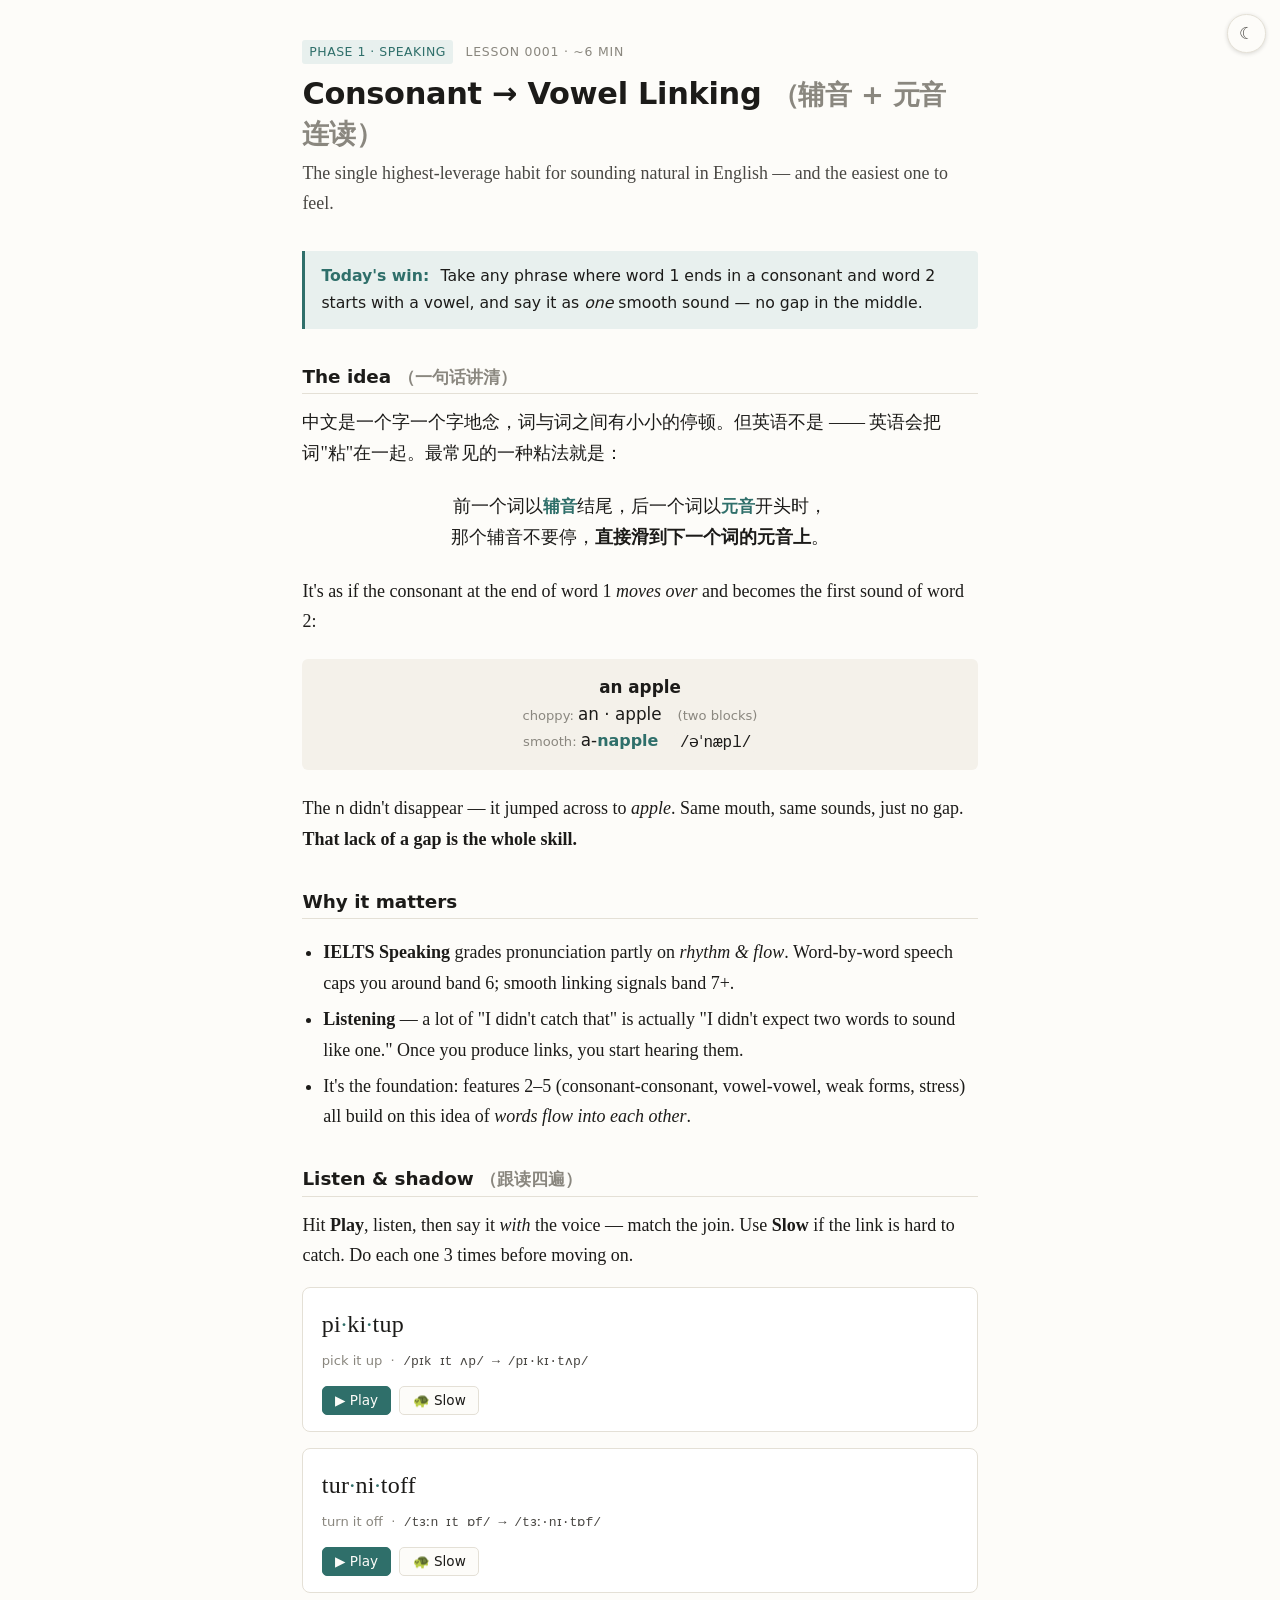
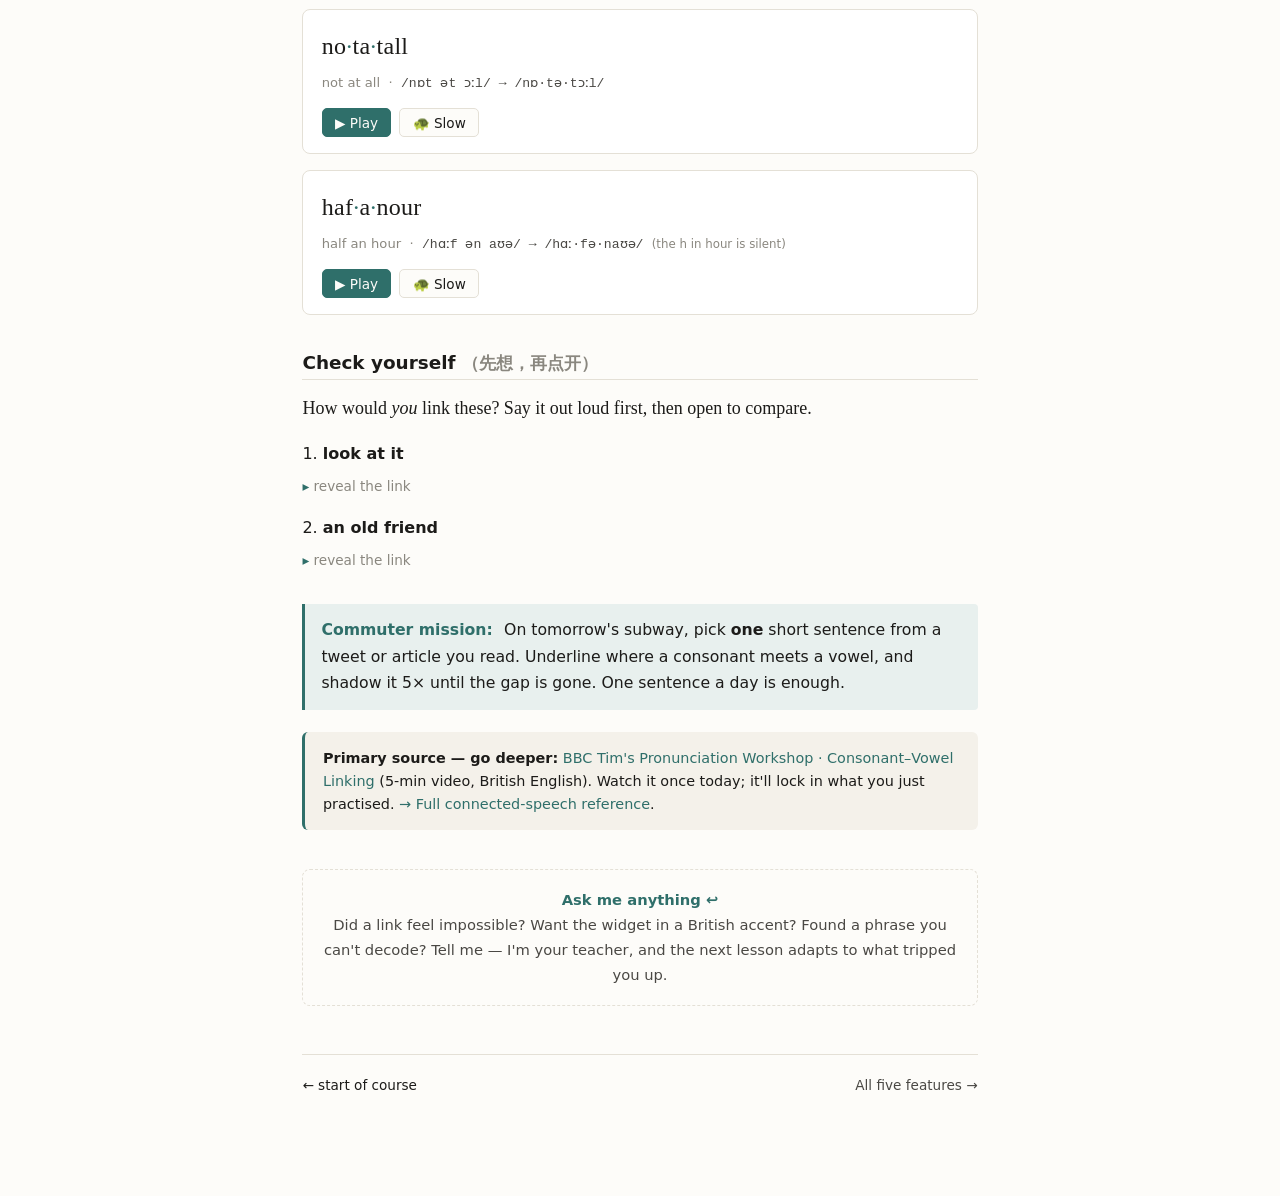
==== lessons/0001-consonant-vowel-linking.html @ 942d4f31 "Initial commit: English learning course workspace Goal: IELTS 7.5+ from a B1-B2 base, built around a" ====
<!DOCTYPE html>
<html lang="en">
<head>
<meta charset="utf-8">
<meta name="viewport" content="width=device-width, initial-scale=1">
<title>Lesson 0001 · Consonant → Vowel Linking</title>
<link rel="icon" href="../assets/favicon.svg" type="image/svg+xml">
<link rel="stylesheet" href="../assets/style.css">
<script src="../assets/theme.js"></script>
<script src="../assets/shadow.js"></script>
</head>
<body>
<main>

<div class="lesson-head">
  <div class="meta"><span class="tag">Phase 1 · Speaking</span> Lesson 0001 · ~6 min</div>
  <h1>Consonant → Vowel Linking <span class="zh">（辅音 + 元音 连读）</span></h1>
  <p class="lead">The single highest-leverage habit for sounding natural in English — and the easiest one to feel.</p>
</div>

<div class="win">
  <span class="label">Today's win:</span> Take any phrase where word 1 ends in a consonant and word 2 starts with a vowel, and say it as <em>one</em> smooth sound — no gap in the middle.
</div>

<h2>The idea <span class="zh">（一句话讲清）</span></h2>
<p>中文是一个字一个字地念，词与词之间有小小的停顿。但英语不是 —— 英语会把词"粘"在一起。最常见的一种粘法就是：</p>

<p style="font-size:1.15rem; text-align:center; margin:1.4rem 0;">
  前一个词以<span class="kw">辅音</span>结尾，后一个词以<span class="kw">元音</span>开头时，<br>
  那个辅音不要停，<strong>直接滑到下一个词的元音上</strong>。
</p>

<p>It's as if the consonant at the end of word 1 <em>moves over</em> and becomes the first sound of word 2:</p>

<div class="callout" style="text-align:center; font-size:1.05rem;">
  <strong>an apple</strong><br>
  <span class="zh" style="font-size:.82rem;"> choppy: </span> an · apple &nbsp; <span class="zh" style="font-size:.82rem;">(two blocks)</span><br>
  <span class="zh" style="font-size:.82rem;"> smooth: </span> a-<span class="kw">napple</span> &nbsp; <span class="ipa">/əˈnæpl/</span>
</div>

<p>The <code>n</code> didn't disappear — it jumped across to <em>apple</em>. Same mouth, same sounds, just no gap. <strong>That lack of a gap is the whole skill.</strong></p>

<h2>Why it matters</h2>
<ul>
  <li><strong>IELTS Speaking</strong> grades pronunciation partly on <em>rhythm &amp; flow</em>. Word-by-word speech caps you around band 6; smooth linking signals band 7+.</li>
  <li><strong>Listening</strong> — a lot of "I didn't catch that" is actually "I didn't expect two words to sound like one." Once you produce links, you start hearing them.</li>
  <li>It's the foundation: features 2–5 (consonant-consonant, vowel-vowel, weak forms, stress) all build on this idea of <em>words flow into each other</em>.</li>
</ul>

<h2>Listen &amp; shadow <span class="zh">（跟读四遍）</span></h2>
<p>Hit <strong>Play</strong>, listen, then say it <em>with</em> the voice — match the join. Use <strong>Slow</strong> if the link is hard to catch. Do each one 3 times before moving on.</p>

<div class="shadow" data-phrase="pick it up">
  <div class="phrase">pi<span class="link">·</span>ki<span class="link">·</span>tup</div>
  <div class="sub">pick it up &nbsp;·&nbsp; <span class="ipa-mini">/pɪk ɪt ʌp/ → /pɪ·kɪ·tʌp/</span></div>
</div>

<div class="shadow" data-phrase="turn it off">
  <div class="phrase">tur<span class="link">·</span>ni<span class="link">·</span>toff</div>
  <div class="sub">turn it off &nbsp;·&nbsp; <span class="ipa-mini">/tɜːn ɪt ɒf/ → /tɜː·nɪ·tɒf/</span></div>
</div>

<div class="shadow" data-phrase="not at all">
  <div class="phrase">no<span class="link">·</span>ta<span class="link">·</span>tall</div>
  <div class="sub">not at all &nbsp;·&nbsp; <span class="ipa-mini">/nɒt ət ɔːl/ → /nɒ·tə·tɔːl/</span></div>
</div>

<div class="shadow" data-phrase="half an hour">
  <div class="phrase">haf<span class="link">·</span>a<span class="link">·</span>nour</div>
  <div class="sub">half an hour &nbsp;·&nbsp; <span class="ipa-mini">/hɑːf ən aʊə/ → /hɑː·fə·naʊə/</span> &nbsp;<span class="zh">(the h in hour is silent)</span></div>
</div>

<h2>Check yourself <span class="zh">（先想，再点开）</span></h2>
<p>How would <em>you</em> link these? Say it out loud first, then open to compare.</p>

<div class="reveal">
  <div class="q">1. <strong>look at it</strong></div>
  <details><summary>reveal the link</summary>
    <div class="ans">loo<span class="kw">·</span>ka<span class="kw">·</span>tit <span class="ipa">/lʊ·kə·tɪt/</span></div>
  </details>
</div>

<div class="reveal">
  <div class="q">2. <strong>an old friend</strong></div>
  <details><summary>reveal the link</summary>
    <div class="ans">a<span class="kw">·</span>nold friend <span class="ipa">/ə·nəʊld/</span> &nbsp;<span class="zh">— the n jumps onto "old"</span></div>
  </details>
</div>

<div class="win" style="margin-top:2rem;">
  <span class="label">Commuter mission:</span> On tomorrow's subway, pick <strong>one</strong> short sentence from a tweet or article you read. Underline where a consonant meets a vowel, and shadow it 5× until the gap is gone. One sentence a day is enough.
</div>

<div class="callout primary">
  <strong>Primary source — go deeper:</strong> <a href="https://www.youtube.com/watch?v=mV_CEIroJs8" target="_blank" rel="noopener">BBC Tim's Pronunciation Workshop · Consonant–Vowel Linking</a> (5-min video, British English). Watch it once today; it'll lock in what you just practised. <a href="../reference/connected-speech.html">→ Full connected-speech reference</a>.
</div>

<div class="ask-box">
  <span class="icon">Ask me anything ↩</span><br>
  Did a link feel impossible? Want the widget in a British accent? Found a phrase you can't decode? Tell me — I'm your teacher, and the next lesson adapts to what tripped you up.
</div>

<nav class="pager">
  <span>← start of course</span>
  <a class="next" href="../reference/connected-speech.html">All five features →</a>
</nav>

</main>
</body>
</html>
---- assets/style.css ----
/* =========================================================================
   English Learn — shared course stylesheet
   Tufte-ish: restrained, readable, prints well. Linked by every lesson.
   Supports light + dark (see assets/theme.js).
   ========================================================================= */

:root {
  --ink:        #1c1b19;
  --ink-soft:   #4a4844;
  --ink-faint:  #8a877f;
  --paper:      #fdfcf9;
  --paper-warm: #f4f1ea;
  --card:       #ffffff;
  --rule:       #e4e0d6;
  --accent:     #2f6f6a;   /* muted teal */
  --accent-soft:#e8f0ee;
  --warn:       #b25a1f;
  --serif:      "Charter", "Iowan Old Style", "Source Serif Pro", "Noto Serif CJK SC", Georgia, serif;
  --sans:       -apple-system, "Helvetica Neue", "PingFang SC", "Noto Sans CJK SC", system-ui, sans-serif;
  --mono:       "SF Mono", "JetBrains Mono", "Iosevka", Consolas, monospace;
  --maxw:       720px;
  color-scheme: light;
}

/* ---- Dark theme: forced by data-theme (assets/theme.js) ---- */
:root[data-theme="dark"] {
  color-scheme: dark;
  --ink:        #e9e6e0;
  --ink-soft:   #bab6ad;
  --ink-faint:  #807c73;
  --paper:      #1b1a18;
  --paper-warm: #24221f;
  --card:       #26231f;
  --rule:       #34312c;
  --accent:     #6fc3bc;
  --accent-soft:#26332f;
  --warn:       #d99a5f;
}

/* OS prefers dark and the user hasn't forced light → follow the OS. */
@media (prefers-color-scheme: dark) {
  :root:not([data-theme="light"]) {
    color-scheme: dark;
    --ink:        #e9e6e0;
    --ink-soft:   #bab6ad;
    --ink-faint:  #807c73;
    --paper:      #1b1a18;
    --paper-warm: #24221f;
    --card:       #26231f;
    --rule:       #34312c;
    --accent:     #6fc3bc;
    --accent-soft:#26332f;
    --warn:       #d99a5f;
  }
}

* { box-sizing: border-box; }

html { -webkit-text-size-adjust: 100%; }

body {
  margin: 0;
  background: var(--paper);
  color: var(--ink);
  font-family: var(--serif);
  font-size: 18px;
  line-height: 1.7;
  text-rendering: optimizeLegibility;
  -webkit-font-smoothing: antialiased;
}

main {
  max-width: var(--maxw);
  margin: 0 auto;
  padding: 2.5rem 1.4rem 5rem;
}

/* --- Theme toggle (injected by assets/theme.js) ----------------------- */
.theme-toggle {
  position: fixed; top: 0.9rem; right: 0.9rem; z-index: 50;
  width: 2.4rem; height: 2.4rem; border-radius: 50%;
  border: 1px solid var(--rule); background: var(--paper);
  color: var(--ink-soft); font-size: 1.05rem; line-height: 1;
  cursor: pointer; font-family: var(--sans);
  display: flex; align-items: center; justify-content: center;
  box-shadow: 0 1px 4px rgba(0,0,0,.14);
  transition: color .15s, border-color .15s, transform .1s;
}
.theme-toggle:hover { color: var(--accent); border-color: var(--accent); }
.theme-toggle:active { transform: scale(.94); }

/* --- Headings ---------------------------------------------------------- */
h1, h2, h3, h4 { font-family: var(--sans); font-weight: 600; line-height: 1.3; }
h1 {
  font-size: 1.9rem; letter-spacing: -0.01em; margin: 0 0 .3rem;
}
h2 {
  font-size: 1.15rem; margin: 2.2rem 0 .8rem;
  padding-bottom: .3rem; border-bottom: 1px solid var(--rule);
}
h3 { font-size: 1rem; margin: 1.4rem 0 .5rem; color: var(--ink-soft); }

p { margin: 0 0 1rem; }
.lead { font-size: 1.12rem; color: var(--ink-soft); }

/* --- Inline ----------------------------------------------------------- */
a { color: var(--accent); text-decoration: none; border-bottom: 1px solid transparent; transition: border-color .15s; }
a:hover { border-bottom-color: var(--accent); }

strong { font-weight: 600; }
em { font-style: italic; }

code, .mono { font-family: var(--mono); font-size: .92em; }

.ipa {                        /* phonetic transcription */
  font-family: var(--mono);
  font-size: .95em;
  background: var(--paper-warm);
  padding: .05em .35em;
  border-radius: 4px;
  color: var(--ink);
  white-space: nowrap;
}

.kw {                         /* keyword highlight in body */
  color: var(--accent); font-weight: 600; font-family: var(--sans);
  font-size: .95em;
}

.zh {                         /* Chinese helper text */
  font-family: var(--sans);
  color: var(--ink-faint);
  font-size: .9em;
}

/* --- Lesson header / meta --------------------------------------------- */
.lesson-head { margin-bottom: 2rem; }
.meta {
  font-family: var(--sans); font-size: .78rem; letter-spacing: .06em;
  text-transform: uppercase; color: var(--ink-faint); margin-bottom: .6rem;
}
.meta .tag {
  display: inline-block; background: var(--accent-soft); color: var(--accent);
  padding: .12em .55em; border-radius: 3px; margin-right: .5rem; letter-spacing: .04em;
}
.win {
  background: var(--accent-soft);
  border-left: 3px solid var(--accent);
  padding: .8rem 1rem; margin: 1.2rem 0;
  border-radius: 0 4px 4px 0;
  font-family: var(--sans); font-size: .98rem;
}
.win .label { color: var(--accent); font-weight: 600; margin-right: .4rem; }

/* --- Navigation ------------------------------------------------------- */
nav.pager {
  display: flex; justify-content: space-between;
  font-family: var(--sans); font-size: .85rem;
  margin: 3rem 0 1.5rem; padding-top: 1.2rem; border-top: 1px solid var(--rule);
}
nav.pager .next { margin-left: auto; }
nav.pager a { color: var(--ink-soft); }
nav.pager a:hover { color: var(--accent); }

/* --- Callouts --------------------------------------------------------- */
.callout {
  font-family: var(--sans); font-size: .9rem; line-height: 1.6;
  background: var(--paper-warm); border-radius: 6px;
  padding: .9rem 1.1rem; margin: 1.4rem 0;
}
.callout cite { display: block; margin-top: .5rem; color: var(--ink-faint); font-size: .82rem; }
.callout.primary { border-left: 3px solid var(--accent); }

.ask-box {
  font-family: var(--sans); font-size: .92rem; text-align: center;
  border: 1px dashed var(--rule); border-radius: 8px;
  padding: 1.1rem; margin: 2.4rem 0; color: var(--ink-soft);
}
.ask-box .icon { color: var(--accent); font-weight: 700; }

/* --- Practice / shadow items (enhanced by shadow.js) ------------------ */
.shadow {
  border: 1px solid var(--rule); border-radius: 8px;
  padding: 1rem 1.15rem; margin: 1rem 0;
  background: var(--card);
}
.shadow .phrase {
  font-size: 1.5rem; font-weight: 500; margin: 0 0 .3rem; letter-spacing: .01em;
}
.shadow .phrase .link { color: var(--accent); }      /* the linked join */
.shadow .phrase .gap  { color: var(--ink-faint); opacity: .45; } /* removed gap marker */
.shadow .sub {
  font-family: var(--sans); font-size: .82rem; color: var(--ink-faint); margin-bottom: .8rem;
}
.shadow .sub .ipa-mini { font-family: var(--mono); color: var(--ink-soft); }
.shadow .controls { display: flex; gap: .5rem; flex-wrap: wrap; }
.shadow button {
  font-family: var(--sans); font-size: .85rem; cursor: pointer;
  background: var(--paper); color: var(--ink); border: 1px solid var(--rule);
  padding: .42em .9em; border-radius: 5px; transition: all .12s;
}
.shadow button:hover { border-color: var(--accent); color: var(--accent); }
.shadow button.play { background: var(--accent); color: var(--paper); border-color: var(--accent); }
.shadow button.play:hover { filter: brightness(1.08); color: var(--paper); }
.shadow button[disabled] { opacity: .5; cursor: default; }

/* --- Reveal practice -------------------------------------------------- */
.reveal { margin: 1rem 0; }
.reveal .q { font-family: var(--sans); font-size: 1rem; margin-bottom: .5rem; }
.reveal details {
  font-family: var(--sans); font-size: .92rem; margin-top: .4rem;
}
.reveal details summary {
  cursor: pointer; color: var(--ink-faint); font-size: .85rem;
  list-style: none; outline: none;
}
.reveal details summary::-webkit-details-marker { display: none; }
.reveal details summary::before { content: "▸ "; color: var(--accent); }
.reveal details[open] summary::before { content: "▾ "; }
.reveal .ans { padding: .6rem 0 0 .2rem; }
.reveal .ans .ipa { margin-left: .5rem; }

/* --- Reference doc tables --------------------------------------------- */
table { border-collapse: collapse; width: 100%; margin: 1rem 0; font-size: .92rem; }
th, td { text-align: left; padding: .55rem .7rem; border-bottom: 1px solid var(--rule); vertical-align: top; }
th { font-family: var(--sans); font-size: .8rem; text-transform: uppercase; letter-spacing: .05em; color: var(--ink-faint); }
td.example { font-size: 1rem; }

ul, ol { padding-left: 1.3rem; }
li { margin-bottom: .35rem; }

/* --- Landing page (index.html) ---------------------------------------- */
.cards { display: grid; gap: .9rem; margin: 1.5rem 0; }
.card {
  display: block; font-family: var(--sans);
  border: 1px solid var(--rule); border-radius: 8px;
  padding: .9rem 1.1rem; background: var(--card);
  text-decoration: none; color: var(--ink); border-bottom: 1px solid var(--rule);
  transition: border-color .15s, transform .1s;
}
.card:hover { border-color: var(--accent); transform: translateX(2px); border-bottom: 1px solid var(--accent); }
.card .t { font-weight: 600; font-size: 1.02rem; }
.card .d { color: var(--ink-faint); font-size: .85rem; margin-top: .2rem; }
.card .n { color: var(--accent); font-size: .78rem; letter-spacing: .05em; text-transform: uppercase; }
.phase { font-family: var(--sans); color: var(--ink-soft); font-size: .95rem; margin: 1.8rem 0 .2rem; }
.phase strong { color: var(--ink); }

/* --- Print ------------------------------------------------------------ */
@media print {
  :root { color-scheme: light; }
  body { background: #fff; color: #000; font-size: 11pt; }
  main { max-width: 100%; padding: 0; }
  .shadow .controls, nav.pager, .ask-box, .theme-toggle { display: none; }
  a { color: #000; border-bottom: none; }
  .win, .callout, .shadow { break-inside: avoid; }
  .card { border-color: #ccc; }
}
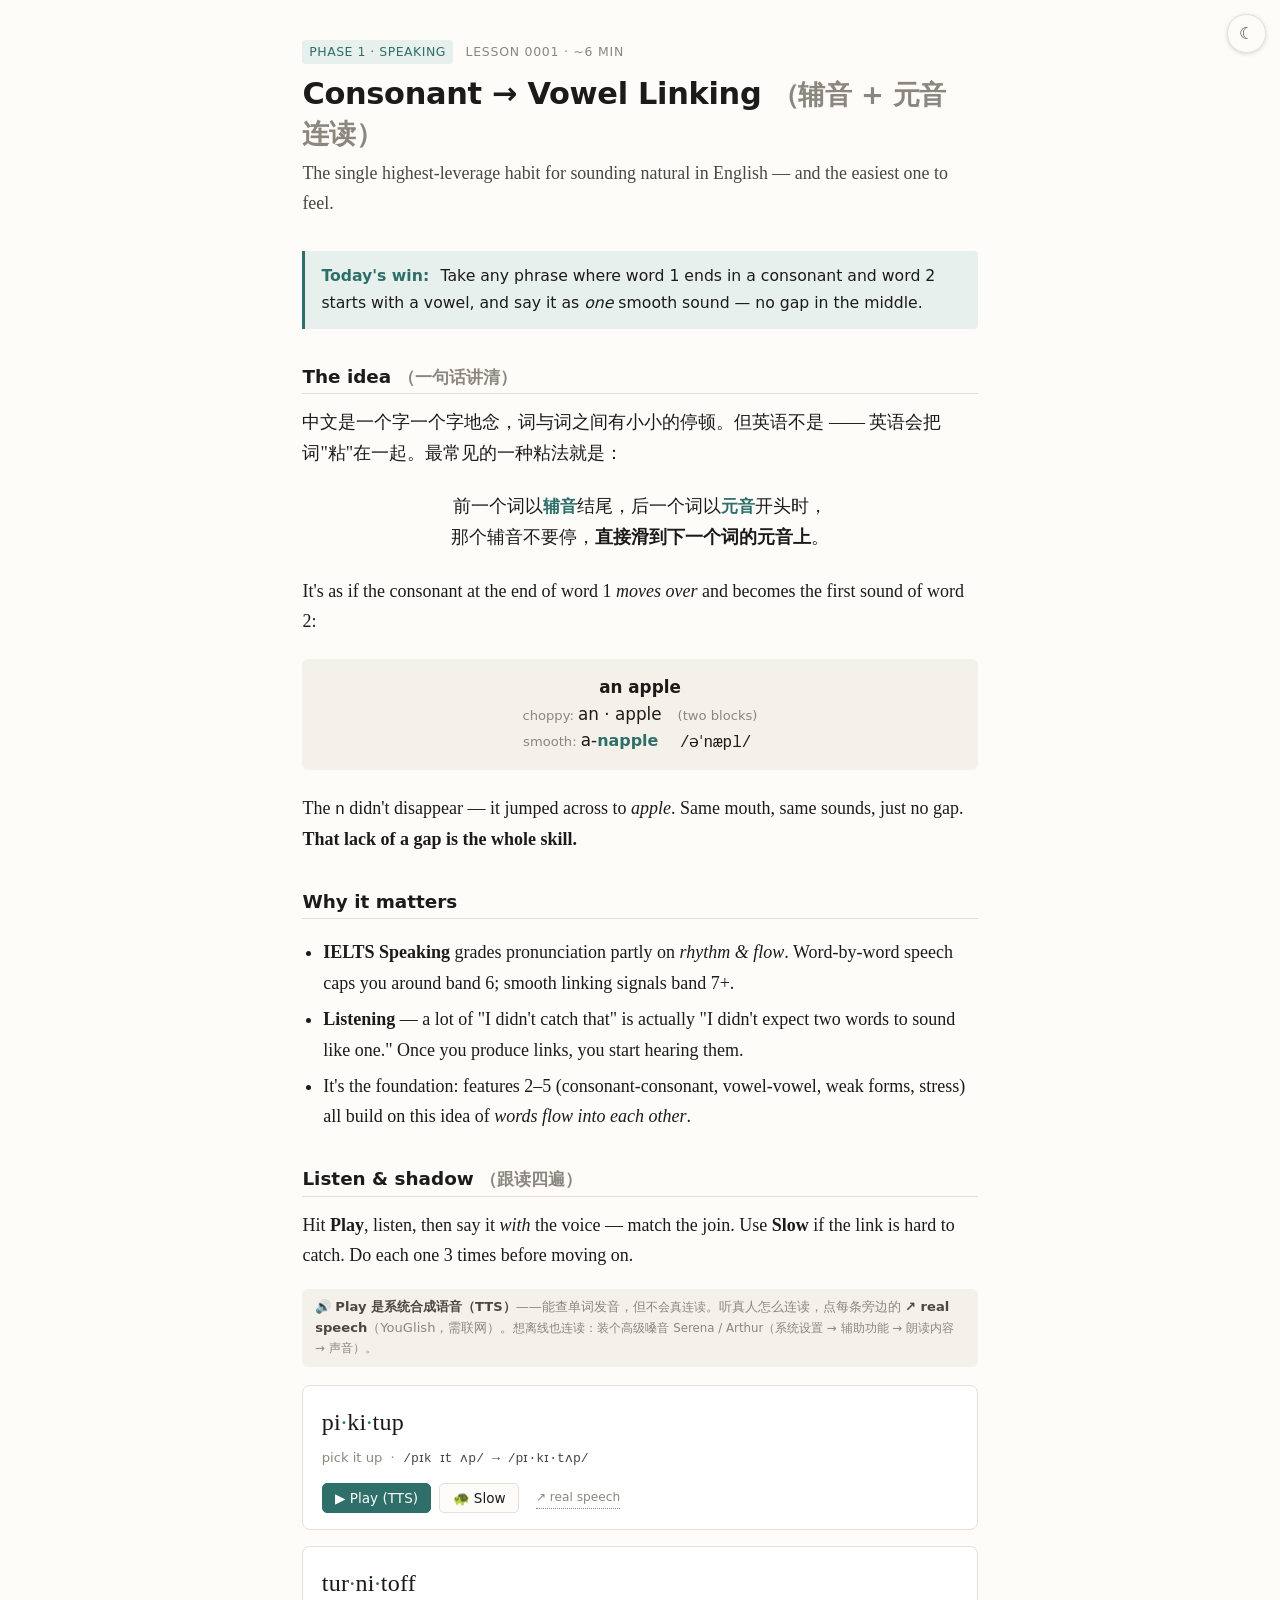
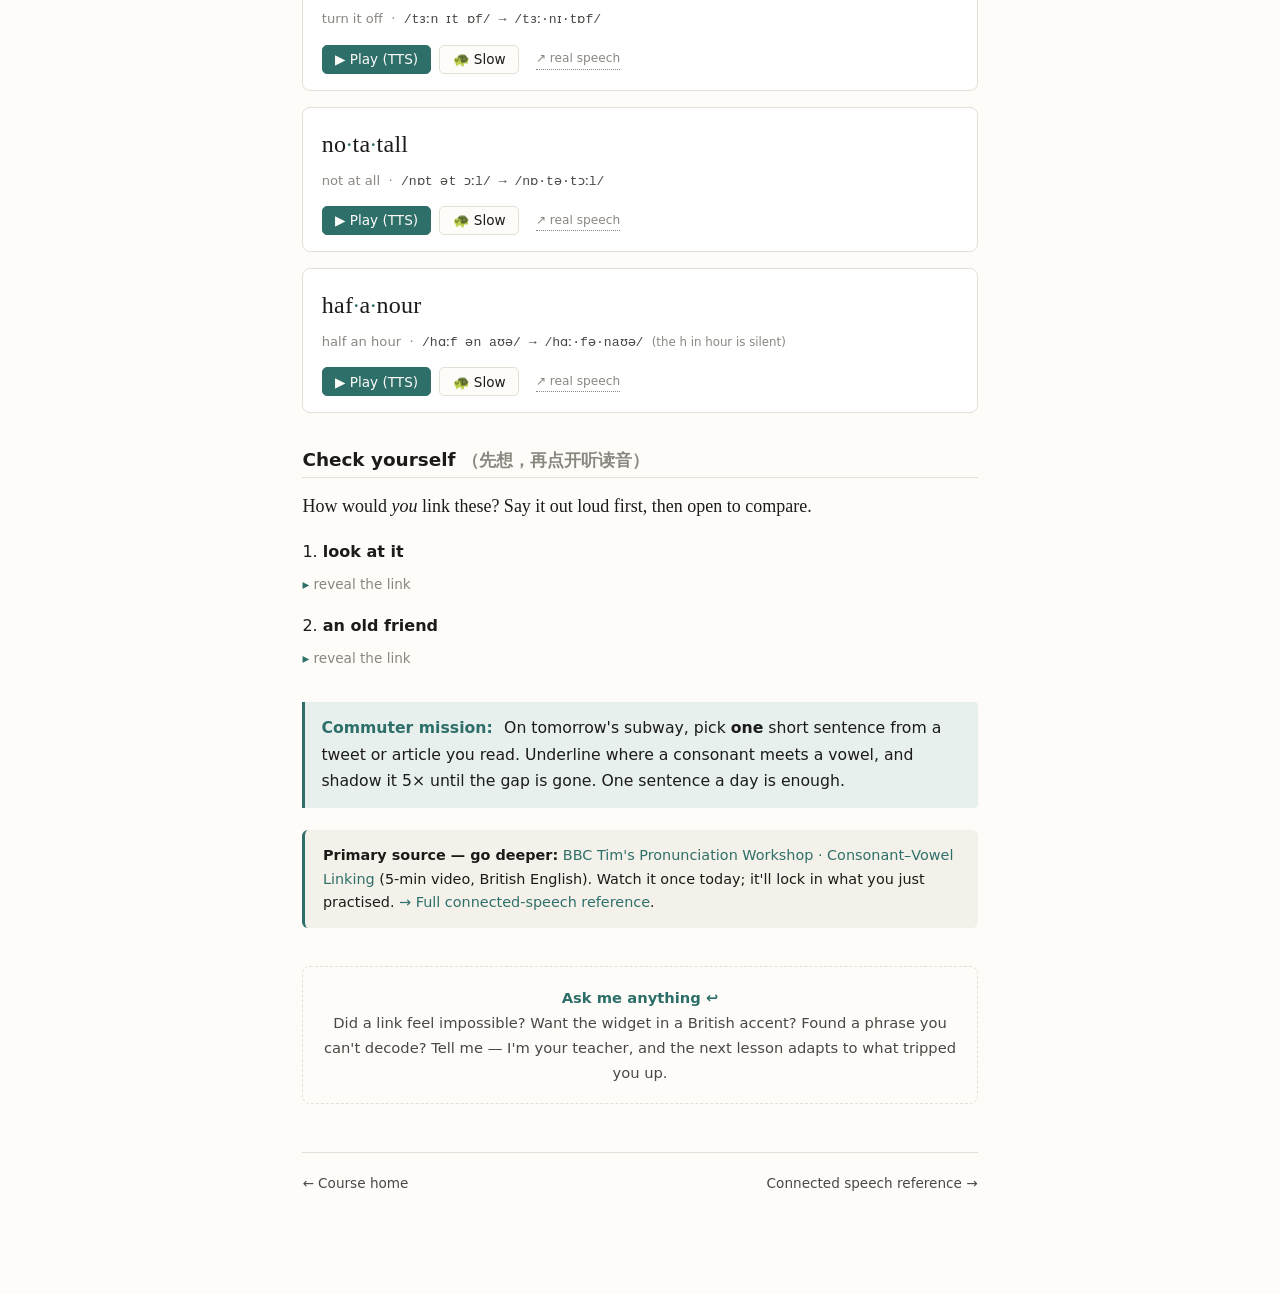
==== commit cc21f87a: "Phase 1 progress: lesson 0002, daily track, dark mode, audio fix - Lesson 0002: consonant meets cons" ====
--- a/lessons/0001-consonant-vowel-linking.html
+++ b/lessons/0001-consonant-vowel-linking.html
@@ -70,20 +70,22 @@
   <div class="sub">half an hour &nbsp;·&nbsp; <span class="ipa-mini">/hɑːf ən aʊə/ → /hɑː·fə·naʊə/</span> &nbsp;<span class="zh">(the h in hour is silent)</span></div>
 </div>
 
-<h2>Check yourself <span class="zh">（先想，再点开）</span></h2>
+<h2>Check yourself <span class="zh">（先想，再点开听读音）</span></h2>
 <p>How would <em>you</em> link these? Say it out loud first, then open to compare.</p>
 
 <div class="reveal">
   <div class="q">1. <strong>look at it</strong></div>
   <details><summary>reveal the link</summary>
-    <div class="ans">loo<span class="kw">·</span>ka<span class="kw">·</span>tit <span class="ipa">/lʊ·kə·tɪt/</span></div>
+    <div class="ans">loo<span class="kw">·</span>ka<span class="kw">·</span>tit <span class="ipa">/lʊ·kə·tɪt/</span>
+      <span class="speakable" data-phrase="look at it"></span></div>
   </details>
 </div>
 
 <div class="reveal">
   <div class="q">2. <strong>an old friend</strong></div>
   <details><summary>reveal the link</summary>
-    <div class="ans">a<span class="kw">·</span>nold friend <span class="ipa">/ə·nəʊld/</span> &nbsp;<span class="zh">— the n jumps onto "old"</span></div>
+    <div class="ans">a<span class="kw">·</span>nold friend <span class="ipa">/ə·nəʊld/</span> &nbsp;<span class="zh">— the n jumps onto "old"</span>
+      <span class="speakable" data-phrase="an old friend"></span></div>
   </details>
 </div>
 
@@ -101,8 +103,8 @@
 </div>
 
 <nav class="pager">
-  <span>← start of course</span>
-  <a class="next" href="../reference/connected-speech.html">All five features →</a>
+  <a href="../index.html">← Course home</a>
+  <a class="next" href="../reference/connected-speech.html">Connected speech reference →</a>
 </nav>
 
 </main>
--- a/assets/style.css
+++ b/assets/style.css
@@ -204,6 +204,32 @@
 .shadow button.play:hover { filter: brightness(1.08); color: var(--paper); }
 .shadow button[disabled] { opacity: .5; cursor: default; }
 
+/* --- Compact speakable buttons (inline, e.g. inside reveal answers) --- */
+.speakable { display: inline-flex; gap: .35rem; vertical-align: middle; margin-left: .6rem; flex-wrap: wrap; }
+.speakable button {
+  font-family: var(--sans); font-size: .78rem; cursor: pointer;
+  background: var(--paper); color: var(--ink-soft); border: 1px solid var(--rule);
+  padding: .25em .6em; border-radius: 4px; transition: all .12s;
+}
+.speakable button:hover { border-color: var(--accent); color: var(--accent); }
+.speakable button.play { background: var(--accent); color: var(--paper); border-color: var(--accent); }
+.speakable button.play:hover { filter: brightness(1.08); color: var(--paper); }
+
+/* --- TTS disclaimer + real-speech (YouGlish) link -------------------- */
+.tts-note {
+  font-family: var(--sans); font-size: .82rem; line-height: 1.55; color: var(--ink-faint);
+  background: var(--paper-warm); border-radius: 6px; padding: .55rem .8rem; margin: 1.1rem 0;
+}
+.tts-note strong { color: var(--ink-soft); font-weight: 600; }
+.tts-note .zh { font-family: var(--sans); }
+.real-speech {
+  font-family: var(--sans); font-size: .76rem; color: var(--ink-faint);
+  text-decoration: none; margin-left: .55rem; align-self: center;
+  border-bottom: 1px dotted var(--ink-faint); white-space: nowrap;
+}
+.real-speech:hover { color: var(--accent); border-bottom-color: var(--accent); }
+.speakable .real-speech { font-size: .7rem; margin-left: .4rem; }
+
 /* --- Reveal practice -------------------------------------------------- */
 .reveal { margin: 1rem 0; }
 .reveal .q { font-family: var(--sans); font-size: 1rem; margin-bottom: .5rem; }
@@ -228,6 +254,38 @@
 
 ul, ol { padding-left: 1.3rem; }
 li { margin-bottom: .35rem; }
+
+/* --- Daily tweet dissection ------------------------------------------- */
+blockquote {
+  margin: 1.2rem 0; padding: .9rem 1.2rem;
+  border-left: 3px solid var(--accent); background: var(--paper-warm);
+  border-radius: 0 6px 6px 0; font-size: 1.05rem; color: var(--ink-soft);
+}
+blockquote .src { display: block; font-family: var(--sans); font-size: .78rem; color: var(--ink-faint); margin-top: .6rem; }
+
+/* register flag on a phrase */
+.flag { font-family: var(--sans); font-size: .72rem; padding: .15em .5em; border-radius: 3px; margin-left: .4em; vertical-align: middle; white-space: nowrap; }
+.flag.speak { background: var(--accent-soft); color: var(--accent); }
+.flag.formal { background: var(--accent-soft); color: var(--accent); }
+.flag.avoid  { background: rgba(178,90,31,.16); color: var(--warn); }
+
+/* linking-map rows */
+.link-row { display: flex; gap: .85rem; align-items: flex-start; padding: .75rem 0; border-bottom: 1px solid var(--rule); }
+.link-row:last-child { border-bottom: none; }
+.link-tag { flex: 0 0 auto; font-family: var(--sans); font-size: .72rem; font-weight: 600; letter-spacing: .03em;
+  background: var(--accent-soft); color: var(--accent); padding: .28em .55em; border-radius: 4px; margin-top: .2em; white-space: nowrap; }
+.link-body { flex: 1; min-width: 0; }
+.link-phrase { font-size: 1.22rem; font-weight: 500; }
+.link-phrase .link { color: var(--accent); }
+.link-note { font-family: var(--sans); font-size: .85rem; color: var(--ink-faint); margin-top: .3rem; line-height: 1.55; }
+.link-body .ipa { margin-left: .4rem; }
+
+/* vocab entries */
+.vocab { padding: .75rem 0; border-bottom: 1px solid var(--rule); }
+.vocab:last-child { border-bottom: none; }
+.v-head { font-family: var(--sans); font-weight: 600; font-size: 1.02rem; }
+.v-body { font-size: .93rem; color: var(--ink-soft); margin-top: .28rem; line-height: 1.6; }
+.v-body .zh { font-size: .95em; }
 
 /* --- Landing page (index.html) ---------------------------------------- */
 .cards { display: grid; gap: .9rem; margin: 1.5rem 0; }
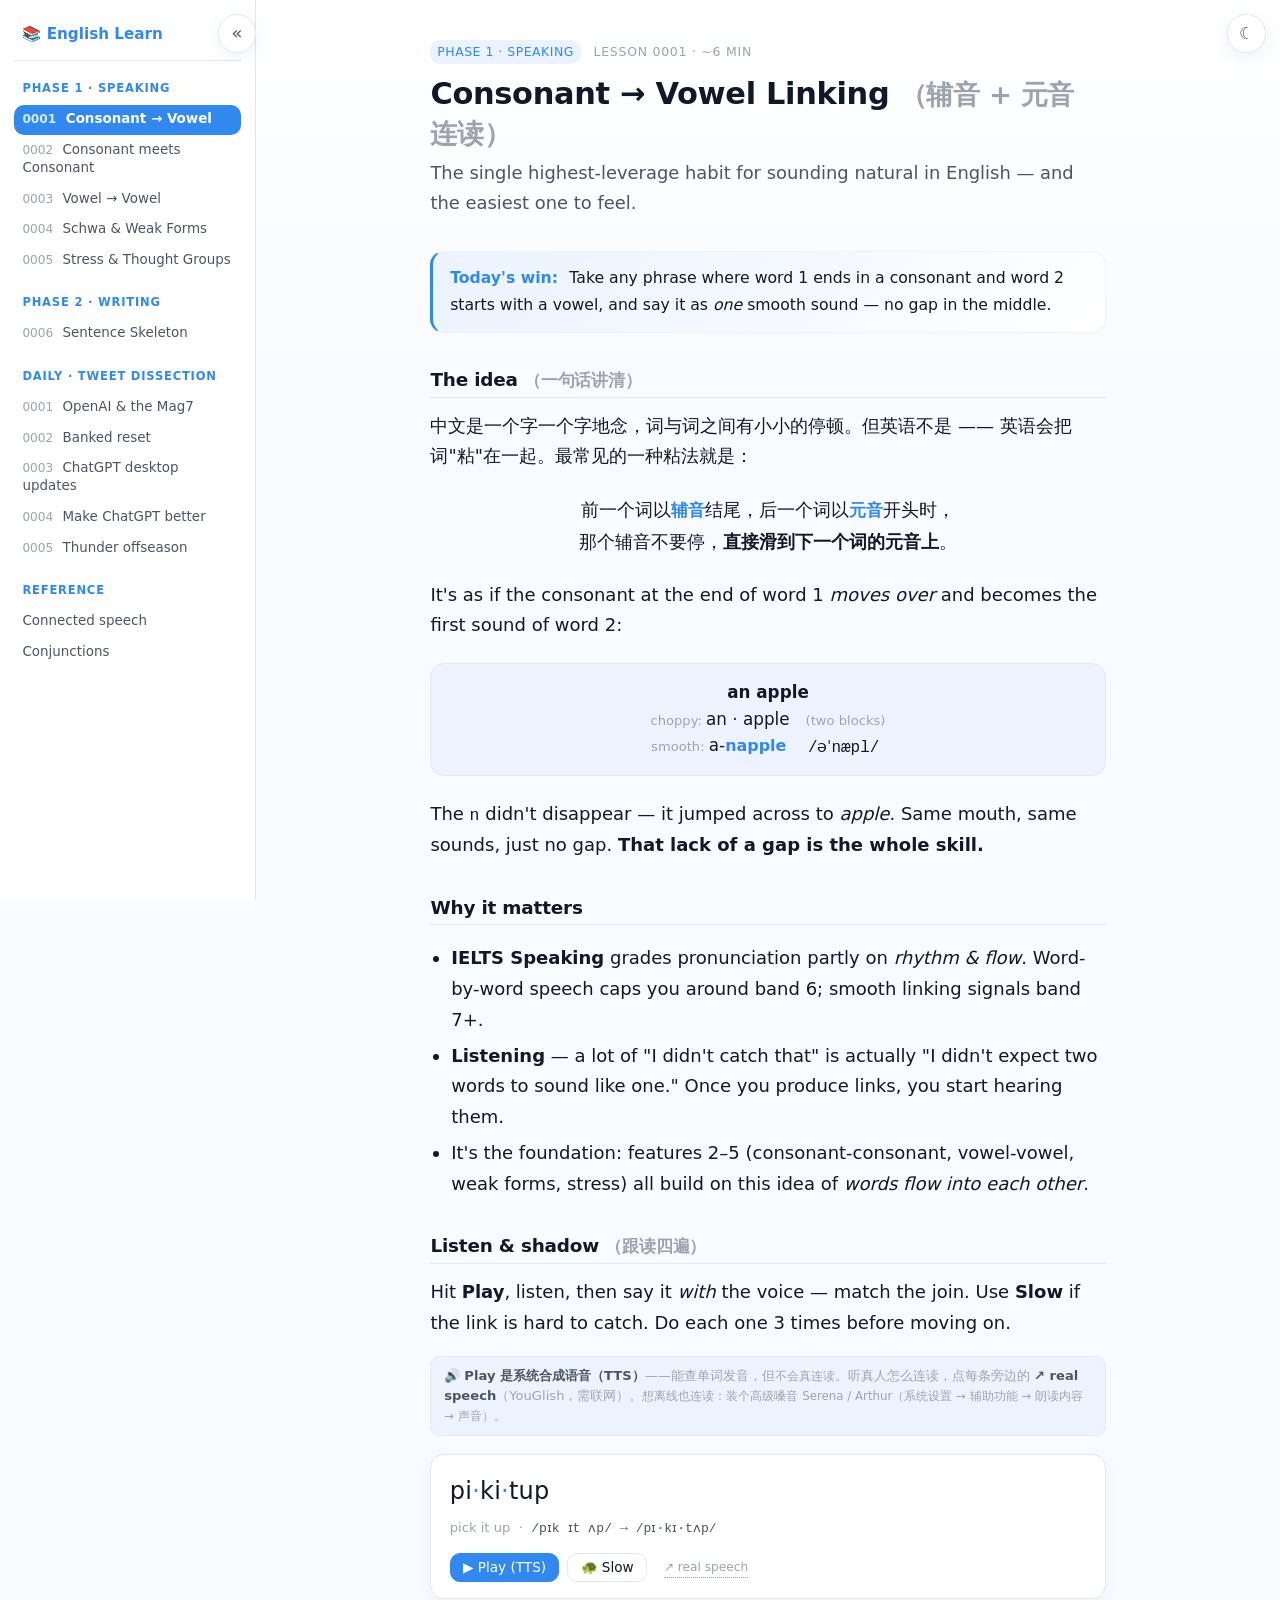
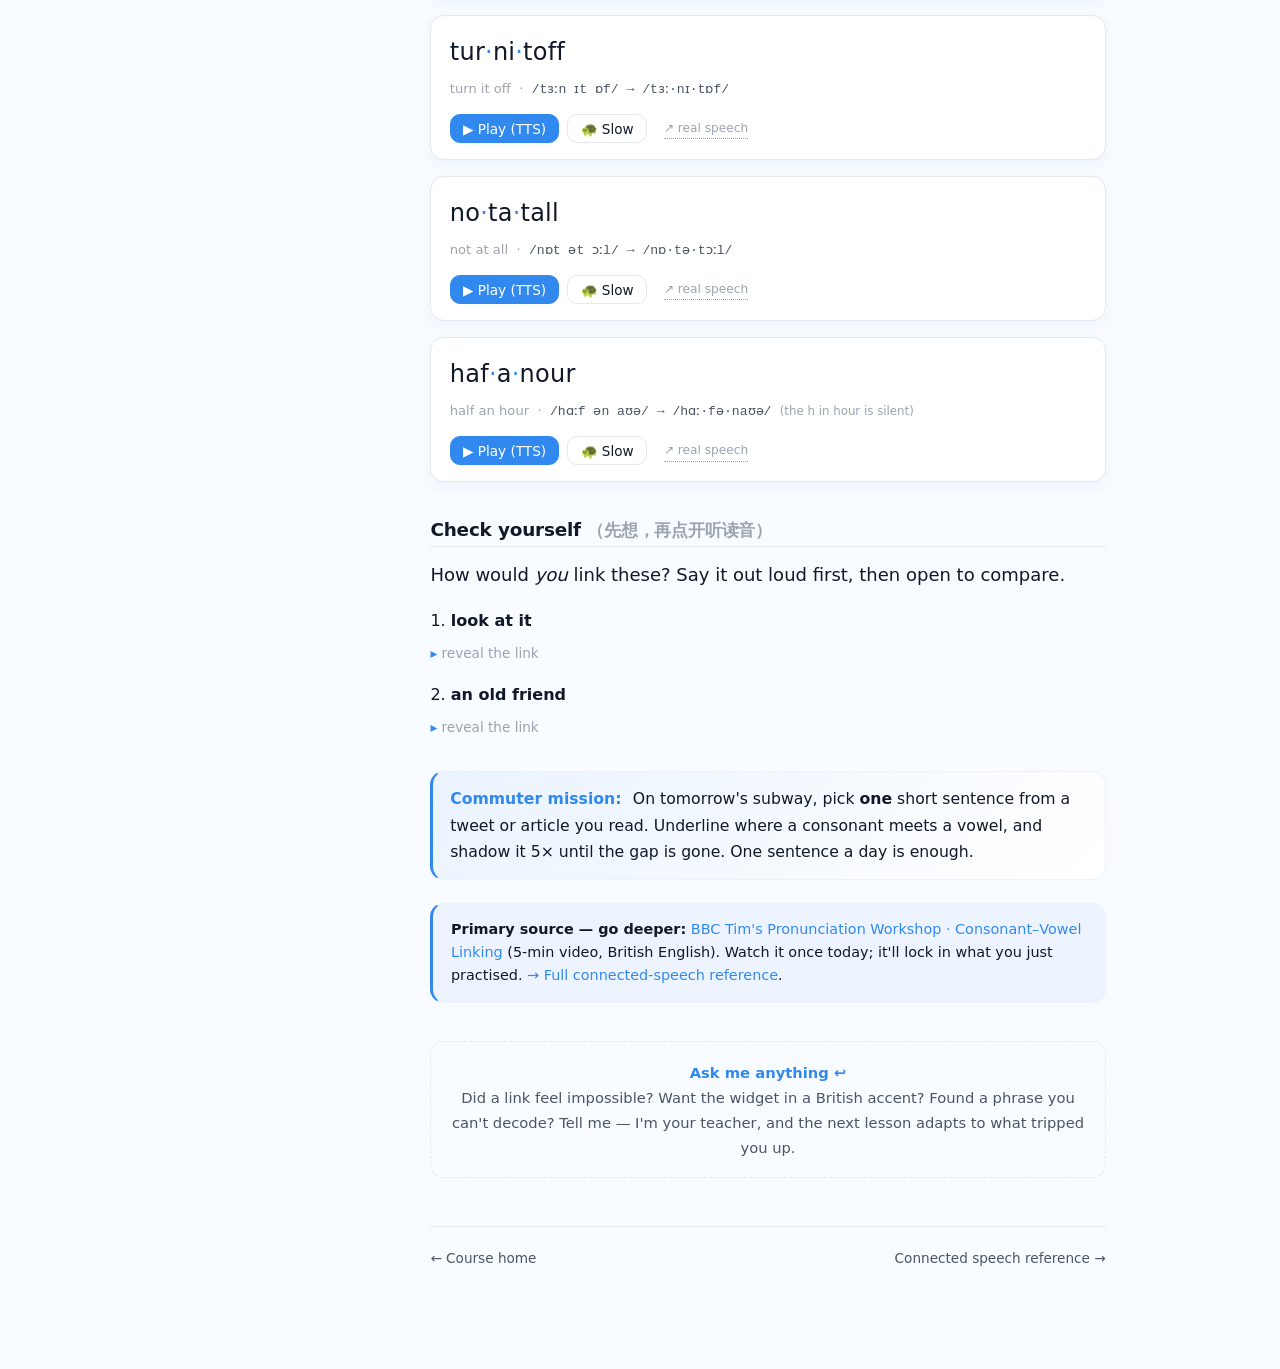
==== commit 04144ae9: "bewild-style restyle + sidebar nav (resize/collapse) + conjunctions + Daily 0005 - Restyle to bewild" ====
--- a/lessons/0001-consonant-vowel-linking.html
+++ b/lessons/0001-consonant-vowel-linking.html
@@ -7,6 +7,7 @@
 <link rel="icon" href="../assets/favicon.svg" type="image/svg+xml">
 <link rel="stylesheet" href="../assets/style.css">
 <script src="../assets/theme.js"></script>
+<script src="../assets/nav.js"></script>
 <script src="../assets/shadow.js"></script>
 </head>
 <body>
--- a/assets/style.css
+++ b/assets/style.css
@@ -1,56 +1,66 @@
 /* =========================================================================
    English Learn — shared course stylesheet
-   Tufte-ish: restrained, readable, prints well. Linked by every lesson.
-   Supports light + dark (see assets/theme.js).
+   Visual language borrowed from bewild.ai: cool blue-white surface,
+   #3189EF primary, generous rounding, soft blue gradients, system sans.
+   Supports light + dark (see assets/theme.js). Linked by every lesson.
    ========================================================================= */
 
 :root {
-  --ink:        #1c1b19;
-  --ink-soft:   #4a4844;
-  --ink-faint:  #8a877f;
-  --paper:      #fdfcf9;
-  --paper-warm: #f4f1ea;
+  --ink:        #111827;   /* gray-900, cool near-black */
+  --ink-soft:   #4b5563;   /* gray-600 */
+  --ink-faint:  #9ca3af;   /* gray-400 */
+  --paper:      #f8fbff;   /* bewild bg — cool blue-white */
+  --paper-warm: #eef4ff;   /* light blue tint (callouts) */
   --card:       #ffffff;
-  --rule:       #e4e0d6;
-  --accent:     #2f6f6a;   /* muted teal */
-  --accent-soft:#e8f0ee;
-  --warn:       #b25a1f;
+  --rule:       #e5e7eb;   /* gray-200 */
+  --accent:     #3189ef;   /* bewild primary blue */
+  --accent-soft:#eaf3ff;   /* bewild light-blue tint */
+  --accent-strong: #166cc8;/* hover/pressed blue */
+  --warn:       #f97316;   /* orange — avoid flags */
+  --danger:     #ef4444;   /* red — wrong / error */
+  --radius:     .875rem;   /* 14px — bewild uses generous rounding */
+  --radius-sm:  .625rem;   /* 10px */
   --serif:      "Charter", "Iowan Old Style", "Source Serif Pro", "Noto Serif CJK SC", Georgia, serif;
   --sans:       -apple-system, "Helvetica Neue", "PingFang SC", "Noto Sans CJK SC", system-ui, sans-serif;
   --mono:       "SF Mono", "JetBrains Mono", "Iosevka", Consolas, monospace;
   --maxw:       720px;
+  --nav-w:      256px;   /* sidebar width (drag to resize, persisted by nav.js) */
   color-scheme: light;
 }
 
 /* ---- Dark theme: forced by data-theme (assets/theme.js) ---- */
 :root[data-theme="dark"] {
   color-scheme: dark;
-  --ink:        #e9e6e0;
-  --ink-soft:   #bab6ad;
-  --ink-faint:  #807c73;
-  --paper:      #1b1a18;
-  --paper-warm: #24221f;
-  --card:       #26231f;
-  --rule:       #34312c;
-  --accent:     #6fc3bc;
-  --accent-soft:#26332f;
-  --warn:       #d99a5f;
+  --ink:        #e5e7eb;
+  --ink-soft:   #9ca3af;
+  --ink-faint:  #6b7280;
+  --paper:      #0f172a;   /* slate-900 */
+  --paper-warm: #1e293b;   /* slate-800 */
+  --card:       #1e293b;
+  --rule:       #334155;   /* slate-700 */
+  --accent:     #60a5fa;   /* blue-400 */
+  --accent-soft:#1e3a5f;
+  --accent-strong: #3b82f6;
+  --warn:       #fb923c;
+  --danger:     #f87171;
 }
 
 /* OS prefers dark and the user hasn't forced light → follow the OS. */
 @media (prefers-color-scheme: dark) {
   :root:not([data-theme="light"]) {
     color-scheme: dark;
-    --ink:        #e9e6e0;
-    --ink-soft:   #bab6ad;
-    --ink-faint:  #807c73;
-    --paper:      #1b1a18;
-    --paper-warm: #24221f;
-    --card:       #26231f;
-    --rule:       #34312c;
-    --accent:     #6fc3bc;
-    --accent-soft:#26332f;
-    --warn:       #d99a5f;
+    --ink:        #e5e7eb;
+    --ink-soft:   #9ca3af;
+    --ink-faint:  #6b7280;
+    --paper:      #0f172a;
+    --paper-warm: #1e293b;
+    --card:       #1e293b;
+    --rule:       #334155;
+    --accent:     #60a5fa;
+    --accent-soft:#1e3a5f;
+    --accent-strong: #3b82f6;
+    --warn:       #fb923c;
+    --danger:     #f87171;
   }
 }
 
@@ -60,14 +70,18 @@
 
 body {
   margin: 0;
-  background: var(--paper);
+  background: linear-gradient(180deg, #ffffff 0%, var(--paper) 360px);
   color: var(--ink);
-  font-family: var(--serif);
+  font-family: var(--sans);   /* Mac system font: SF Pro (English) + PingFang SC (Chinese) */
   font-size: 18px;
   line-height: 1.7;
   text-rendering: optimizeLegibility;
   -webkit-font-smoothing: antialiased;
 }
+:root[data-theme="dark"] body { background: linear-gradient(180deg, #1e293b 0%, var(--paper) 360px); }
+@media (prefers-color-scheme: dark) {
+  :root:not([data-theme="light"]) body { background: linear-gradient(180deg, #1e293b 0%, var(--paper) 360px); }
+}
 
 main {
   max-width: var(--maxw);
@@ -79,167 +93,80 @@
 .theme-toggle {
   position: fixed; top: 0.9rem; right: 0.9rem; z-index: 50;
   width: 2.4rem; height: 2.4rem; border-radius: 50%;
-  border: 1px solid var(--rule); background: var(--paper);
+  border: 1px solid var(--rule); background: var(--card);
   color: var(--ink-soft); font-size: 1.05rem; line-height: 1;
   cursor: pointer; font-family: var(--sans);
   display: flex; align-items: center; justify-content: center;
-  box-shadow: 0 1px 4px rgba(0,0,0,.14);
+  box-shadow: 0 4px 14px rgba(49,137,239,.10);
   transition: color .15s, border-color .15s, transform .1s;
 }
 .theme-toggle:hover { color: var(--accent); border-color: var(--accent); }
 .theme-toggle:active { transform: scale(.94); }
 
 /* --- Headings ---------------------------------------------------------- */
-h1, h2, h3, h4 { font-family: var(--sans); font-weight: 600; line-height: 1.3; }
-h1 {
-  font-size: 1.9rem; letter-spacing: -0.01em; margin: 0 0 .3rem;
-}
-h2 {
-  font-size: 1.15rem; margin: 2.2rem 0 .8rem;
-  padding-bottom: .3rem; border-bottom: 1px solid var(--rule);
-}
+h1, h2, h3, h4 { font-family: var(--sans); font-weight: 600; line-height: 1.3; letter-spacing: -0.01em; }
+h1 { font-size: 1.9rem; margin: 0 0 .3rem; }
+h2 { font-size: 1.15rem; margin: 2.2rem 0 .8rem; padding-bottom: .3rem; border-bottom: 1px solid var(--rule); }
 h3 { font-size: 1rem; margin: 1.4rem 0 .5rem; color: var(--ink-soft); }
-
 p { margin: 0 0 1rem; }
 .lead { font-size: 1.12rem; color: var(--ink-soft); }
 
 /* --- Inline ----------------------------------------------------------- */
 a { color: var(--accent); text-decoration: none; border-bottom: 1px solid transparent; transition: border-color .15s; }
 a:hover { border-bottom-color: var(--accent); }
-
 strong { font-weight: 600; }
 em { font-style: italic; }
-
 code, .mono { font-family: var(--mono); font-size: .92em; }
-
-.ipa {                        /* phonetic transcription */
-  font-family: var(--mono);
-  font-size: .95em;
-  background: var(--paper-warm);
-  padding: .05em .35em;
-  border-radius: 4px;
-  color: var(--ink);
-  white-space: nowrap;
-}
-
-.kw {                         /* keyword highlight in body */
-  color: var(--accent); font-weight: 600; font-family: var(--sans);
-  font-size: .95em;
-}
-
-.zh {                         /* Chinese helper text */
-  font-family: var(--sans);
-  color: var(--ink-faint);
-  font-size: .9em;
-}
+.ipa { font-family: var(--mono); font-size: .95em; background: var(--paper-warm); padding: .05em .35em; border-radius: 4px; color: var(--ink); white-space: nowrap; }
+.kw { color: var(--accent); font-weight: 600; font-family: var(--sans); font-size: .95em; }
+.zh { font-family: var(--sans); color: var(--ink-faint); font-size: .9em; }
 
 /* --- Lesson header / meta --------------------------------------------- */
 .lesson-head { margin-bottom: 2rem; }
-.meta {
-  font-family: var(--sans); font-size: .78rem; letter-spacing: .06em;
-  text-transform: uppercase; color: var(--ink-faint); margin-bottom: .6rem;
-}
-.meta .tag {
-  display: inline-block; background: var(--accent-soft); color: var(--accent);
-  padding: .12em .55em; border-radius: 3px; margin-right: .5rem; letter-spacing: .04em;
-}
-.win {
-  background: var(--accent-soft);
-  border-left: 3px solid var(--accent);
-  padding: .8rem 1rem; margin: 1.2rem 0;
-  border-radius: 0 4px 4px 0;
-  font-family: var(--sans); font-size: .98rem;
-}
-.win .label { color: var(--accent); font-weight: 600; margin-right: .4rem; }
+.meta { font-family: var(--sans); font-size: .78rem; letter-spacing: .06em; text-transform: uppercase; color: var(--ink-faint); margin-bottom: .6rem; }
+.meta .tag { display: inline-block; background: var(--accent-soft); color: var(--accent); padding: .12em .55em; border-radius: var(--radius-sm); margin-right: .5rem; letter-spacing: .04em; }
+.win { background: linear-gradient(135deg, var(--accent-soft), var(--card)); border: 1px solid var(--accent-soft); border-left: 3px solid var(--accent); padding: .85rem 1.05rem; margin: 1.2rem 0; border-radius: var(--radius); font-family: var(--sans); font-size: .98rem; }
+.win .label { color: var(--accent); font-weight: 700; margin-right: .4rem; }
 
 /* --- Navigation ------------------------------------------------------- */
-nav.pager {
-  display: flex; justify-content: space-between;
-  font-family: var(--sans); font-size: .85rem;
-  margin: 3rem 0 1.5rem; padding-top: 1.2rem; border-top: 1px solid var(--rule);
-}
+nav.pager { display: flex; justify-content: space-between; font-family: var(--sans); font-size: .85rem; margin: 3rem 0 1.5rem; padding-top: 1.2rem; border-top: 1px solid var(--rule); }
 nav.pager .next { margin-left: auto; }
 nav.pager a { color: var(--ink-soft); }
 nav.pager a:hover { color: var(--accent); }
 
 /* --- Callouts --------------------------------------------------------- */
-.callout {
-  font-family: var(--sans); font-size: .9rem; line-height: 1.6;
-  background: var(--paper-warm); border-radius: 6px;
-  padding: .9rem 1.1rem; margin: 1.4rem 0;
-}
+.callout { font-family: var(--sans); font-size: .9rem; line-height: 1.6; background: var(--paper-warm); border: 1px solid var(--rule); border-radius: var(--radius); padding: .9rem 1.1rem; margin: 1.4rem 0; }
 .callout cite { display: block; margin-top: .5rem; color: var(--ink-faint); font-size: .82rem; }
-.callout.primary { border-left: 3px solid var(--accent); }
-
-.ask-box {
-  font-family: var(--sans); font-size: .92rem; text-align: center;
-  border: 1px dashed var(--rule); border-radius: 8px;
-  padding: 1.1rem; margin: 2.4rem 0; color: var(--ink-soft);
-}
+.callout.primary { border-color: var(--accent-soft); border-left: 3px solid var(--accent); }
+.ask-box { font-family: var(--sans); font-size: .92rem; text-align: center; border: 1px dashed var(--rule); border-radius: var(--radius); padding: 1.1rem; margin: 2.4rem 0; color: var(--ink-soft); }
 .ask-box .icon { color: var(--accent); font-weight: 700; }
 
 /* --- Practice / shadow items (enhanced by shadow.js) ------------------ */
-.shadow {
-  border: 1px solid var(--rule); border-radius: 8px;
-  padding: 1rem 1.15rem; margin: 1rem 0;
-  background: var(--card);
-}
-.shadow .phrase {
-  font-size: 1.5rem; font-weight: 500; margin: 0 0 .3rem; letter-spacing: .01em;
-}
-.shadow .phrase .link { color: var(--accent); }      /* the linked join */
-.shadow .phrase .gap  { color: var(--ink-faint); opacity: .45; } /* removed gap marker */
-.shadow .sub {
-  font-family: var(--sans); font-size: .82rem; color: var(--ink-faint); margin-bottom: .8rem;
-}
+.shadow { border: 1px solid var(--rule); border-radius: var(--radius); padding: 1rem 1.15rem; margin: 1rem 0; background: var(--card); box-shadow: 0 4px 14px rgba(49,137,239,.06); }
+.shadow .phrase { font-size: 1.5rem; font-weight: 500; margin: 0 0 .3rem; letter-spacing: .01em; }
+.shadow .phrase .link { color: var(--accent); }
+.shadow .phrase .gap { color: var(--ink-faint); opacity: .45; }
+.shadow .sub { font-family: var(--sans); font-size: .82rem; color: var(--ink-faint); margin-bottom: .8rem; }
 .shadow .sub .ipa-mini { font-family: var(--mono); color: var(--ink-soft); }
-.shadow .controls { display: flex; gap: .5rem; flex-wrap: wrap; }
-.shadow button {
-  font-family: var(--sans); font-size: .85rem; cursor: pointer;
-  background: var(--paper); color: var(--ink); border: 1px solid var(--rule);
-  padding: .42em .9em; border-radius: 5px; transition: all .12s;
-}
+.shadow .controls { display: flex; gap: .5rem; flex-wrap: wrap; align-items: center; }
+.shadow button { font-family: var(--sans); font-size: .85rem; cursor: pointer; background: var(--card); color: var(--ink); border: 1px solid var(--rule); padding: .42em .9em; border-radius: var(--radius-sm); transition: all .12s; }
 .shadow button:hover { border-color: var(--accent); color: var(--accent); }
-.shadow button.play { background: var(--accent); color: var(--paper); border-color: var(--accent); }
-.shadow button.play:hover { filter: brightness(1.08); color: var(--paper); }
+.shadow button.play { background: var(--accent); color: #fff; border-color: var(--accent); }
+.shadow button.play:hover { background: var(--accent-strong); border-color: var(--accent-strong); color: #fff; }
 .shadow button[disabled] { opacity: .5; cursor: default; }
 
 /* --- Compact speakable buttons (inline, e.g. inside reveal answers) --- */
-.speakable { display: inline-flex; gap: .35rem; vertical-align: middle; margin-left: .6rem; flex-wrap: wrap; }
-.speakable button {
-  font-family: var(--sans); font-size: .78rem; cursor: pointer;
-  background: var(--paper); color: var(--ink-soft); border: 1px solid var(--rule);
-  padding: .25em .6em; border-radius: 4px; transition: all .12s;
-}
+.speakable { display: inline-flex; gap: .35rem; vertical-align: middle; margin-left: .6rem; flex-wrap: wrap; align-items: center; }
+.speakable button { font-family: var(--sans); font-size: .78rem; cursor: pointer; background: var(--card); color: var(--ink-soft); border: 1px solid var(--rule); padding: .25em .6em; border-radius: var(--radius-sm); transition: all .12s; }
 .speakable button:hover { border-color: var(--accent); color: var(--accent); }
-.speakable button.play { background: var(--accent); color: var(--paper); border-color: var(--accent); }
-.speakable button.play:hover { filter: brightness(1.08); color: var(--paper); }
-
-/* --- TTS disclaimer + real-speech (YouGlish) link -------------------- */
-.tts-note {
-  font-family: var(--sans); font-size: .82rem; line-height: 1.55; color: var(--ink-faint);
-  background: var(--paper-warm); border-radius: 6px; padding: .55rem .8rem; margin: 1.1rem 0;
-}
-.tts-note strong { color: var(--ink-soft); font-weight: 600; }
-.tts-note .zh { font-family: var(--sans); }
-.real-speech {
-  font-family: var(--sans); font-size: .76rem; color: var(--ink-faint);
-  text-decoration: none; margin-left: .55rem; align-self: center;
-  border-bottom: 1px dotted var(--ink-faint); white-space: nowrap;
-}
-.real-speech:hover { color: var(--accent); border-bottom-color: var(--accent); }
-.speakable .real-speech { font-size: .7rem; margin-left: .4rem; }
+.speakable button.play { background: var(--accent); color: #fff; border-color: var(--accent); }
+.speakable button.play:hover { background: var(--accent-strong); border-color: var(--accent-strong); color: #fff; }
 
 /* --- Reveal practice -------------------------------------------------- */
 .reveal { margin: 1rem 0; }
 .reveal .q { font-family: var(--sans); font-size: 1rem; margin-bottom: .5rem; }
-.reveal details {
-  font-family: var(--sans); font-size: .92rem; margin-top: .4rem;
-}
-.reveal details summary {
-  cursor: pointer; color: var(--ink-faint); font-size: .85rem;
-  list-style: none; outline: none;
-}
+.reveal details { font-family: var(--sans); font-size: .92rem; margin-top: .4rem; }
+.reveal details summary { cursor: pointer; color: var(--ink-faint); font-size: .85rem; list-style: none; outline: none; }
 .reveal details summary::-webkit-details-marker { display: none; }
 .reveal details summary::before { content: "▸ "; color: var(--accent); }
 .reveal details[open] summary::before { content: "▾ "; }
@@ -251,52 +178,69 @@
 th, td { text-align: left; padding: .55rem .7rem; border-bottom: 1px solid var(--rule); vertical-align: top; }
 th { font-family: var(--sans); font-size: .8rem; text-transform: uppercase; letter-spacing: .05em; color: var(--ink-faint); }
 td.example { font-size: 1rem; }
-
 ul, ol { padding-left: 1.3rem; }
 li { margin-bottom: .35rem; }
 
 /* --- Daily tweet dissection ------------------------------------------- */
-blockquote {
-  margin: 1.2rem 0; padding: .9rem 1.2rem;
-  border-left: 3px solid var(--accent); background: var(--paper-warm);
-  border-radius: 0 6px 6px 0; font-size: 1.05rem; color: var(--ink-soft);
-}
+blockquote { margin: 1.2rem 0; padding: .9rem 1.2rem; border: 1px solid var(--accent-soft); border-left: 3px solid var(--accent); background: var(--paper-warm); border-radius: 0 var(--radius) var(--radius) 0; font-size: 1.05rem; color: var(--ink-soft); }
 blockquote .src { display: block; font-family: var(--sans); font-size: .78rem; color: var(--ink-faint); margin-top: .6rem; }
-
-/* register flag on a phrase */
-.flag { font-family: var(--sans); font-size: .72rem; padding: .15em .5em; border-radius: 3px; margin-left: .4em; vertical-align: middle; white-space: nowrap; }
-.flag.speak { background: var(--accent-soft); color: var(--accent); }
-.flag.formal { background: var(--accent-soft); color: var(--accent); }
-.flag.avoid  { background: rgba(178,90,31,.16); color: var(--warn); }
-
-/* linking-map rows */
+.flag { font-family: var(--sans); font-size: .72rem; padding: .15em .5em; border-radius: 4px; margin-left: .4em; vertical-align: middle; white-space: nowrap; }
+.flag.speak, .flag.formal { background: var(--accent-soft); color: var(--accent); }
+.flag.avoid { background: rgba(249,115,22,.16); color: var(--warn); }
 .link-row { display: flex; gap: .85rem; align-items: flex-start; padding: .75rem 0; border-bottom: 1px solid var(--rule); }
 .link-row:last-child { border-bottom: none; }
-.link-tag { flex: 0 0 auto; font-family: var(--sans); font-size: .72rem; font-weight: 600; letter-spacing: .03em;
-  background: var(--accent-soft); color: var(--accent); padding: .28em .55em; border-radius: 4px; margin-top: .2em; white-space: nowrap; }
+.link-tag { flex: 0 0 auto; font-family: var(--sans); font-size: .72rem; font-weight: 600; letter-spacing: .03em; background: var(--accent-soft); color: var(--accent); padding: .28em .55em; border-radius: var(--radius-sm); margin-top: .2em; white-space: nowrap; }
 .link-body { flex: 1; min-width: 0; }
 .link-phrase { font-size: 1.22rem; font-weight: 500; }
 .link-phrase .link { color: var(--accent); }
 .link-note { font-family: var(--sans); font-size: .85rem; color: var(--ink-faint); margin-top: .3rem; line-height: 1.55; }
 .link-body .ipa { margin-left: .4rem; }
-
-/* vocab entries */
 .vocab { padding: .75rem 0; border-bottom: 1px solid var(--rule); }
 .vocab:last-child { border-bottom: none; }
 .v-head { font-family: var(--sans); font-weight: 600; font-size: 1.02rem; }
 .v-body { font-size: .93rem; color: var(--ink-soft); margin-top: .28rem; line-height: 1.6; }
 .v-body .zh { font-size: .95em; }
 
+/* stress map: stressed vs crushed (weak) words in a sentence */
+.stressmap { font-family: var(--sans); font-size: 1.2rem; line-height: 2.1; margin: 1.1rem 0; }
+.stressmap .s { font-weight: 700; color: var(--ink); }
+.stressmap .w { color: var(--ink-faint); font-size: .78em; opacity: .65; }
+.stressmap .pause { color: var(--accent); font-weight: 700; margin: 0 .35em; font-size: .95em; }
+.stressmap .gb { color: var(--ink-faint); opacity: .7; }
+
+/* --- TTS disclaimer + real-speech (YouGlish) link -------------------- */
+.tts-note { font-family: var(--sans); font-size: .82rem; line-height: 1.55; color: var(--ink-faint); background: var(--paper-warm); border: 1px solid var(--rule); border-radius: var(--radius-sm); padding: .55rem .8rem; margin: 1.1rem 0; }
+.tts-note strong { color: var(--ink-soft); font-weight: 600; }
+.tts-note .zh { font-family: var(--sans); }
+.real-speech { font-family: var(--sans); font-size: .76rem; color: var(--ink-faint); text-decoration: none; margin-left: .55rem; align-self: center; border-bottom: 1px dotted var(--ink-faint); white-space: nowrap; }
+.real-speech:hover { color: var(--accent); border-bottom-color: var(--accent); }
+.speakable .real-speech { font-size: .7rem; margin-left: .4rem; }
+
+/* grammar: clause highlighting (Phase 2) — colour-code clauses & connectors */
+.sent { font-size: 1.12rem; line-height: 1.8; margin: .7rem 0; font-family: var(--sans); }
+.sent .dep { color: var(--accent); }
+.sent .ind { color: var(--ink); }
+.sent .conn { font-weight: 700; background: var(--accent-soft); color: var(--accent); padding: .05em .35em; border-radius: 4px; }
+.sent.wrong { background: rgba(239,68,68,.10); border: 1px solid rgba(239,68,68,.25); border-left: 3px solid var(--danger); padding: .45rem .75rem; border-radius: var(--radius-sm); }
+.sent.right { background: var(--accent-soft); border: 1px solid var(--accent-soft); border-left: 3px solid var(--accent); padding: .45rem .75rem; border-radius: var(--radius-sm); }
+.sent .mark { font-family: var(--sans); font-weight: 700; margin-right: .35em; }
+.sent.wrong .mark { color: var(--danger); }
+.sent.right .mark { color: var(--accent); }
+.legend { font-family: var(--sans); font-size: .82rem; color: var(--ink-faint); margin: .6rem 0 1.2rem; }
+
+/* stress-shift demo (lesson 0005) — mark the stressed word unmistakably */
+.ss { padding: .75rem 0; border-bottom: 1px solid var(--rule); }
+.ss:last-child { border-bottom: none; }
+.ss-en { font-family: var(--sans); font-size: 1.1rem; font-weight: 400; }
+.ss-en .stress { color: var(--accent); font-weight: 700; text-decoration: underline; text-decoration-thickness: 2px; text-underline-offset: 4px; }
+.ss-cn { font-size: .93rem; color: var(--ink-soft); margin-top: .3rem; line-height: 1.6; }
+.ss-cn .stress { color: var(--accent); font-weight: 700; }
+.ss .zh { font-family: var(--sans); }
+
 /* --- Landing page (index.html) ---------------------------------------- */
 .cards { display: grid; gap: .9rem; margin: 1.5rem 0; }
-.card {
-  display: block; font-family: var(--sans);
-  border: 1px solid var(--rule); border-radius: 8px;
-  padding: .9rem 1.1rem; background: var(--card);
-  text-decoration: none; color: var(--ink); border-bottom: 1px solid var(--rule);
-  transition: border-color .15s, transform .1s;
-}
-.card:hover { border-color: var(--accent); transform: translateX(2px); border-bottom: 1px solid var(--accent); }
+.card { display: block; font-family: var(--sans); border: 1px solid var(--rule); border-radius: var(--radius); padding: .9rem 1.1rem; background: var(--card); text-decoration: none; color: var(--ink); border-bottom: 1px solid var(--rule); transition: border-color .15s, transform .1s, box-shadow .15s; }
+.card:hover { border-color: var(--accent); transform: translateX(2px); box-shadow: 0 6px 18px rgba(49,137,239,.12); }
 .card .t { font-weight: 600; font-size: 1.02rem; }
 .card .d { color: var(--ink-faint); font-size: .85rem; margin-top: .2rem; }
 .card .n { color: var(--accent); font-size: .78rem; letter-spacing: .05em; text-transform: uppercase; }
@@ -313,3 +257,64 @@
   .win, .callout, .shadow { break-inside: avoid; }
   .card { border-color: #ccc; }
 }
+
+/* --- Sidebar course nav (injected by assets/nav.js) ------------------ */
+.sidenav {
+  position: fixed; top: 0; left: 0; bottom: 0; width: var(--nav-w);
+  background: var(--card); border-right: 1px solid var(--rule);
+  overflow-y: auto; -webkit-overflow-scrolling: touch; z-index: 60;
+  padding: 1.1rem .85rem 2rem; transform: translateX(-100%);
+  transition: transform .22s ease;
+}
+.sidenav.open { transform: translateX(0); box-shadow: 0 0 40px rgba(15,23,42,.18); }
+.sidenav .brand { display: block; font-family: var(--sans); font-weight: 700; font-size: .95rem;
+  color: var(--accent); padding: .25rem .55rem .8rem; border-bottom: 1px solid var(--rule); margin-bottom: .5rem; }
+.sidenav .brand:hover { opacity: .8; }
+.sidenav .sec { font-family: var(--sans); font-size: .72rem; font-weight: 700; letter-spacing: .07em;
+  text-transform: uppercase; color: var(--accent); margin: 1.1rem .55rem .4rem; }
+.sidenav a.item { display: block; font-family: var(--sans); font-size: .84rem; color: var(--ink-soft);
+  padding: .34rem .55rem; border-radius: var(--radius-sm); text-decoration: none; line-height: 1.35; margin-bottom: .04rem; }
+.sidenav a.item:hover { background: var(--accent-soft); color: var(--accent); }
+.sidenav a.item.active { background: var(--accent); color: #fff; font-weight: 600; }
+.sidenav a.item .num { color: var(--ink-faint); margin-right: .4em; font-size: .76rem; }
+.sidenav a.item.active .num { color: rgba(255,255,255,.82); }
+
+.nav-toggle {
+  position: fixed; top: .9rem; left: calc(var(--nav-w) - 2.4rem); z-index: 70;
+  width: 2.4rem; height: 2.4rem; border-radius: 50%;
+  border: 1px solid var(--rule); background: var(--card); color: var(--ink-soft);
+  font-size: 1.15rem; line-height: 1; cursor: pointer; font-family: var(--sans);
+  display: flex; align-items: center; justify-content: center;
+  box-shadow: 0 4px 14px rgba(49,137,239,.10); transition: color .15s, border-color .15s, left .22s ease;
+}
+.nav-toggle:hover { color: var(--accent); border-color: var(--accent); }
+.nav-backdrop { position: fixed; inset: 0; background: rgba(15,23,42,.45); z-index: 55; display: none; }
+.nav-backdrop.show { display: block; }
+
+/* drag-to-resize handle (desktop) */
+.resize-handle { position: fixed; top: 0; bottom: 0; left: var(--nav-w); width: 10px; margin-left: -5px;
+  cursor: col-resize; z-index: 61; -webkit-tap-highlight-color: transparent; }
+.resize-handle::before { content:""; position:absolute; top:0; bottom:0; left:4px; width:2px; border-radius:2px;
+  background: transparent; transition: background .15s; }
+.resize-handle:hover::before, body.resizing .resize-handle::before { background: var(--accent); }
+body.resizing { cursor: col-resize; user-select: none; }
+body.resizing .nav-toggle, body.resizing .sidenav { transition: none; }
+
+/* Desktop ≥ 1024px: sidebar persistent, content shifted right; button collapses it */
+@media (min-width: 1024px) {
+  .sidenav { transform: none; box-shadow: none; }
+  .nav-backdrop { display: none !important; }
+  body.has-nav { padding-left: var(--nav-w); }
+  body.has-nav.nav-collapsed { padding-left: 0; }
+  body.has-nav.nav-collapsed .sidenav { transform: translateX(-100%); }
+  body.nav-collapsed .nav-toggle { left: .6rem; }
+  body.nav-collapsed .resize-handle { display: none; }
+}
+@media (max-width: 1023px) {
+  .nav-toggle { left: .6rem; }
+  .resize-handle { display: none; }
+}
+@media print {
+  .sidenav, .nav-toggle, .nav-backdrop, .resize-handle { display: none !important; }
+  body.has-nav { padding-left: 0 !important; }
+}
